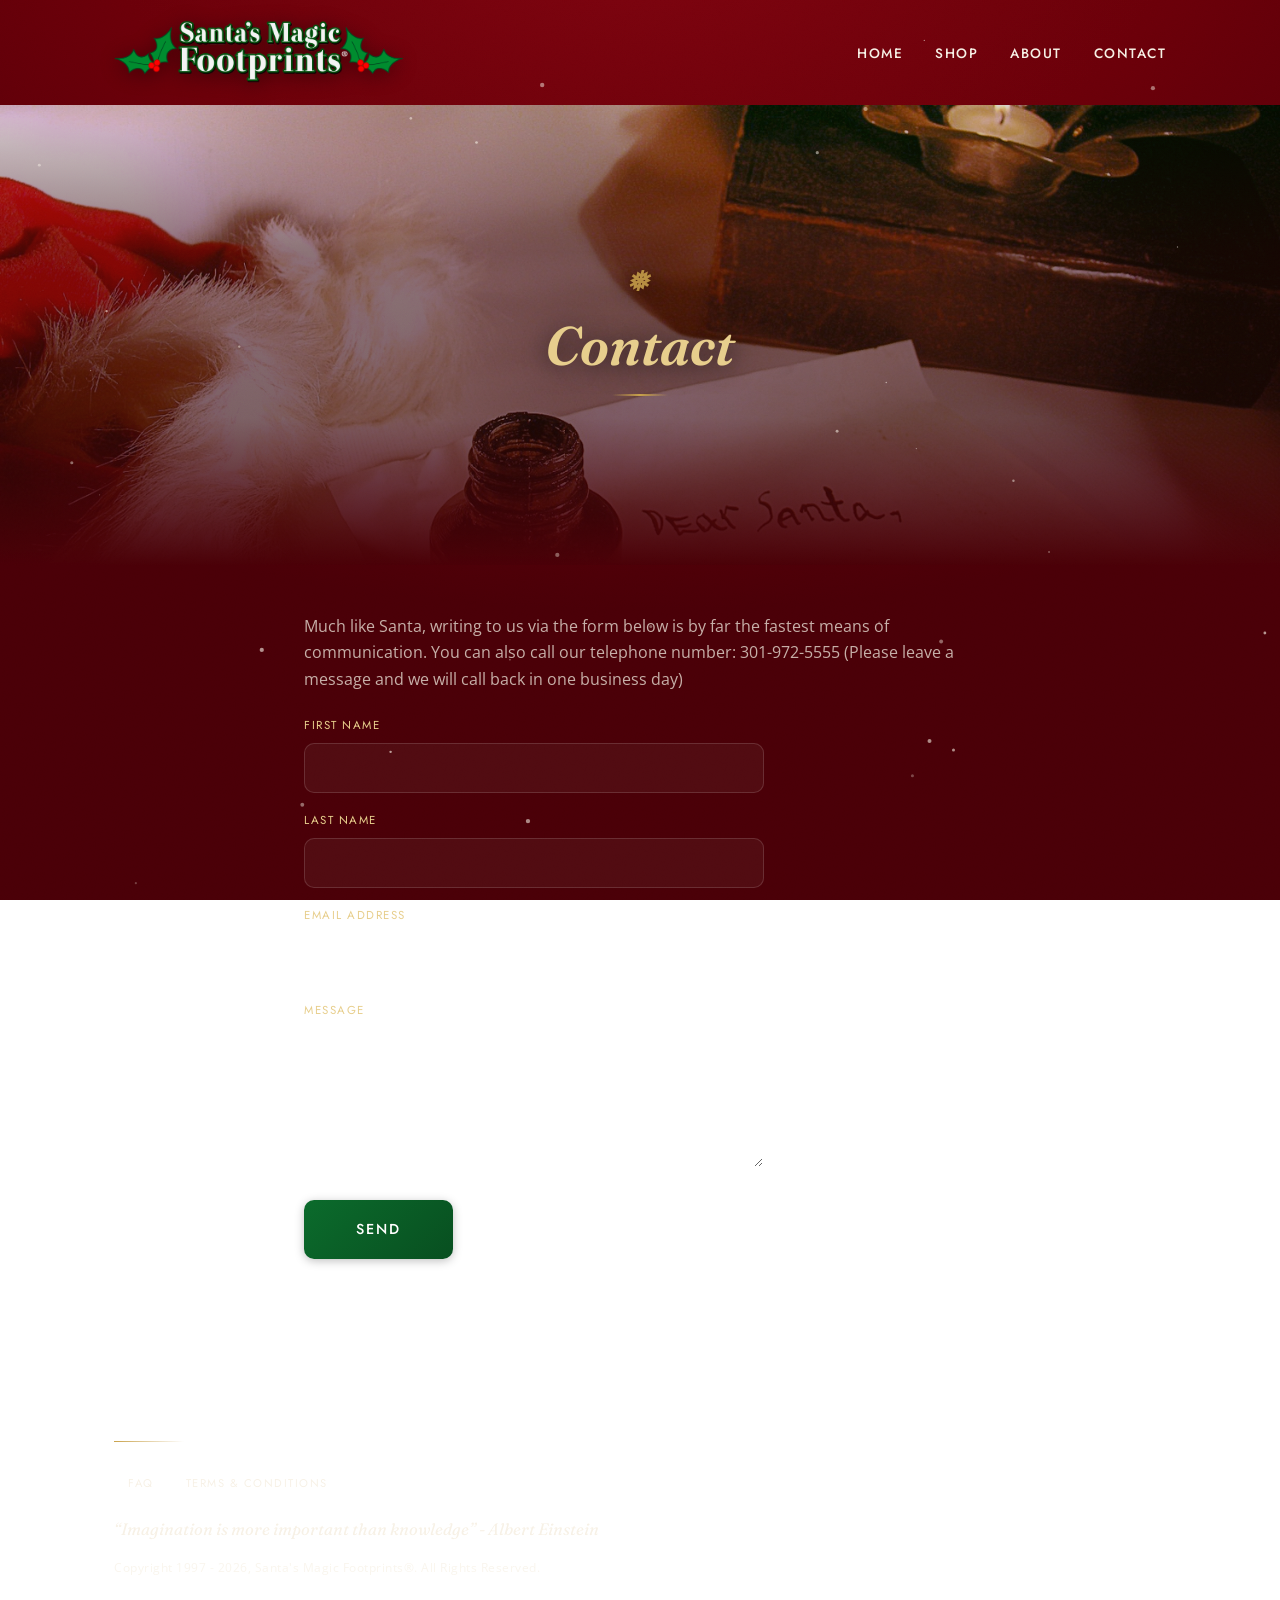
==== contact.html @ 69ce633c "Initial static rebuild of Santa's Magic Footprints Full HTML/CSS/JS rebuild of the Squarespace site:" ====
<!DOCTYPE html>
<html lang="en">
<head>
<meta charset="UTF-8">
<meta name="viewport" content="width=device-width, initial-scale=1.0">
<title>Contact | Santa's Magic Footprints</title>
<link rel="icon" href="assets/images/favicon.ico">
<link rel="preconnect" href="https://fonts.googleapis.com">
<link href="https://fonts.googleapis.com/css2?family=Fraunces:ital,wght@0,500;0,600;0,700;1,500;1,600&family=Jost:wght@400;500;700&family=Open+Sans:wght@300;400;600;700&display=swap" rel="stylesheet">
<link rel="stylesheet" href="css/style.css">
</head>
<body>

<header class="site-header">
  <a class="logo" href="index.html"><img src="assets/images/logo.png" alt="Santa's Magic Footprints"></a>
  <nav class="main-nav">
    <ul>
      <li><a href="index.html">Home</a></li>
      <li><a href="shop.html">Shop</a></li>
      <li><a href="about.html">About</a></li>
      <li><a href="contact.html">Contact</a></li>
    </ul>
  </nav>
  <button class="nav-toggle" aria-label="Toggle navigation">&#9776;</button>
</header>
<nav class="mobile-nav">
  <a href="index.html">Home</a>
  <a href="shop.html">Shop</a>
  <a href="about.html">About</a>
  <a href="contact.html">Contact</a>
</nav>

<div class="hero">
  <img class="hero-img" src="assets/images/contact-letter-to-santa.jpg" alt="Child's letter to Santa">
  <div class="hero-overlay"></div>
  <div class="hero-content">
    <h1 class="hero-title">Contact</h1>
  </div>
</div>

<div class="text-page">
  <p>Much like Santa, writing to us via the form below is by far the fastest means of communication. You can also call our telephone number: 301-972-5555 (Please leave a message and we will call back in one business day)</p>

  <form class="contact-form">
    <div>
      <label for="first-name">First Name</label>
      <input id="first-name" name="first-name" type="text" required>
    </div>
    <div>
      <label for="last-name">Last Name</label>
      <input id="last-name" name="last-name" type="text" required>
    </div>
    <div>
      <label for="email">Email Address</label>
      <input id="email" name="email" type="email" required>
    </div>
    <div>
      <label for="message">Message</label>
      <textarea id="message" name="message" required></textarea>
    </div>
    <button type="submit">Send</button>
    <p class="form-status"></p>
  </form>
</div>

<footer class="site-footer">
  <div class="footer-links">
    <a href="faq.html">FAQ</a>
    <a href="terms.html">Terms &amp; Conditions</a>
  </div>
  <p class="footer-quote">&ldquo;Imagination is more important than knowledge&rdquo; - Albert Einstein</p>
  <p class="footer-copyright">Copyright 1997 - 2026, Santa's Magic Footprints&reg;. All Rights Reserved.</p>
</footer>

<script src="js/main.js"></script>
</body>
</html>
---- css/style.css ----
/* Santa's Magic Footprints — site styles
   Type system: Fraunces (display serif — headlines, product names, prices, quotes)
   + Jost (geometric sans — nav, buttons, labels) + Open Sans (body copy). */

:root {
  --color-bg: #6B0009;
  --color-bg-deep: #4a0007;
  --color-surface: rgba(255,255,255,.045);
  --color-surface-hover: rgba(255,255,255,.08);
  --color-border: rgba(255,255,255,.14);
  --color-text: #F7F1E6;
  --color-text-muted: rgba(247,241,230,.72);
  --color-gold: #C9A24B;
  --color-gold-light: #E7CE8C;
  --color-accent-green: #0B6B2C;
  --color-accent-green-dark: #084f20;

  --font-display: "Fraunces", Georgia, serif;
  --font-heading: "Jost", "Century Gothic", "Trebuchet MS", sans-serif;
  --font-body: "Open Sans", Arial, sans-serif;
  --font-product-title: var(--font-display);

  --max-width: 1100px;
  --radius: 10px;
  --shadow-sm: 0 2px 10px rgba(0,0,0,.25);
  --shadow-md: 0 10px 30px rgba(0,0,0,.35);
  --shadow-gold: 0 0 0 1px rgba(201,162,75,.5), 0 14px 30px rgba(0,0,0,.4);
  --ease: cubic-bezier(.22,1,.36,1);
}

* { box-sizing: border-box; }

html { scroll-behavior: smooth; }

html, body {
  margin: 0;
  padding: 0;
  background: radial-gradient(ellipse 1200px 700px at 50% -10%, #800410 0%, var(--color-bg) 45%, var(--color-bg-deep) 100%) fixed;
  color: var(--color-text);
  font-family: var(--font-body);
  font-size: 16px;
  line-height: 1.65;
  position: relative;
}

/* subtle film-grain overlay for a tactile, "designed" surface */
body::before {
  content: "";
  position: fixed;
  inset: 0;
  z-index: 1;
  pointer-events: none;
  opacity: .035;
  mix-blend-mode: overlay;
  background-image: url("data:image/svg+xml;utf8,<svg xmlns='http://www.w3.org/2000/svg' width='140' height='140'><filter id='n'><feTurbulence type='fractalNoise' baseFrequency='0.9' numOctaves='2' stitchTiles='stitch'/></filter><rect width='100%25' height='100%25' filter='url(%23n)'/></svg>");
}

a { color: var(--color-text); text-decoration: none; }

/* elegant grow-underline link treatment */
.main-nav a, .read-more, .share-link, .footer-links a {
  background-image: linear-gradient(var(--color-gold), var(--color-gold));
  background-position: 0 100%;
  background-repeat: no-repeat;
  background-size: 0% 1px;
  transition: background-size .3s var(--ease), color .3s var(--ease);
  padding-bottom: 2px;
}
.main-nav a:hover, .read-more:hover, .share-link:hover, .footer-links a:hover {
  background-size: 100% 1px;
  color: var(--color-gold-light);
}
.contact-form button, .add-to-cart { text-decoration: none; }

img { max-width: 100%; display: block; }

h1, h2, h3 {
  margin: 0 0 .5em;
  letter-spacing: .5px;
}

h1 {
  font-family: var(--font-display);
  font-size: 2.6em;
  font-weight: 700;
  text-transform: uppercase;
  letter-spacing: 1.5px;
  line-height: 1.15;
}

h2 {
  font-family: var(--font-heading);
  font-size: 1.05em;
  font-weight: 500;
  text-transform: uppercase;
  letter-spacing: 3px;
  color: var(--color-gold-light);
}

.container {
  max-width: var(--max-width);
  margin: 0 auto;
  padding: 0 24px;
}

/* ---------- Eyebrow / divider details (pure CSS, no markup changes) ---------- */
.page-intro h1::before,
.product-detail h1::before,
.hero-content h1::before {
  content: "❅";
  display: block;
  color: var(--color-gold);
  font-size: .5em;
  letter-spacing: 6px;
  margin-bottom: 18px;
  opacity: .85;
}

.site-footer::before {
  content: "";
  display: block;
  width: 70px;
  height: 1px;
  margin: 0 0 28px;
  background: linear-gradient(90deg, var(--color-gold), transparent);
}

/* ---------- Header / Nav ---------- */
.site-header {
  display: flex;
  align-items: center;
  justify-content: space-between;
  max-width: var(--max-width);
  margin: 0 auto;
  padding: 20px 24px;
  position: sticky;
  top: 0;
  z-index: 50;
  transition: background-color .35s var(--ease), backdrop-filter .35s var(--ease), box-shadow .35s var(--ease), border-color .35s var(--ease);
  border-bottom: 1px solid transparent;
}

.site-header.scrolled {
  background-color: rgba(74,0,7,.82);
  backdrop-filter: blur(10px) saturate(1.2);
  -webkit-backdrop-filter: blur(10px) saturate(1.2);
  box-shadow: var(--shadow-sm);
  border-bottom-color: rgba(201,162,75,.25);
  max-width: 100%;
  padding-left: calc((100% - var(--max-width)) / 2 + 24px);
  padding-right: calc((100% - var(--max-width)) / 2 + 24px);
}

.site-header .logo img {
  max-height: 64px;
  filter: drop-shadow(0 3px 10px rgba(0,0,0,.4));
  transition: transform .3s var(--ease);
}
.site-header .logo:hover img { transform: scale(1.03); }

.main-nav ul {
  list-style: none;
  display: flex;
  gap: 32px;
  margin: 0;
  padding: 0;
}

.main-nav a {
  font-family: var(--font-heading);
  text-transform: uppercase;
  letter-spacing: 1.5px;
  font-size: .85em;
  font-weight: 500;
}

.nav-toggle {
  display: none;
  background: none;
  border: 1px solid var(--color-border);
  color: var(--color-text);
  font-size: 1.2em;
  padding: 8px 14px;
  cursor: pointer;
  border-radius: var(--radius);
  transition: border-color .25s, background-color .25s;
}
.nav-toggle:hover { border-color: var(--color-gold); background: var(--color-surface); }

.mobile-nav {
  display: flex;
  flex-direction: column;
  gap: 2px;
  padding: 0 24px;
  max-height: 0;
  overflow: hidden;
  opacity: 0;
  transition: max-height .4s var(--ease), opacity .3s var(--ease), padding .4s var(--ease);
}

.mobile-nav.open {
  max-height: 320px;
  opacity: 1;
  padding: 4px 24px 24px;
}

.mobile-nav a {
  font-family: var(--font-heading);
  text-transform: uppercase;
  letter-spacing: 1.5px;
  font-size: 1em;
  padding: 12px 0;
  border-bottom: 1px solid var(--color-border);
}

@media (max-width: 720px) {
  .main-nav { display: none; }
  .nav-toggle { display: inline-block; }
}

/* ---------- Hero (banner image + overlaid headline) ---------- */
.hero {
  position: relative;
  width: 100%;
  height: min(54vh, 460px);
  min-height: 320px;
  overflow: hidden;
}
.hero-img {
  width: 100%;
  height: 100%;
  object-fit: cover;
  filter: saturate(1.08) contrast(1.06) brightness(.92) sepia(.06);
}
.hero-overlay {
  position: absolute;
  inset: 0;
  background:
    linear-gradient(to bottom, rgba(20,0,2,.1) 0%, rgba(40,0,4,.5) 32%, rgba(40,0,4,.58) 68%, var(--color-bg-deep) 100%);
  pointer-events: none;
}
.hero-content {
  position: absolute;
  top: 0;
  bottom: 0;
  left: 0;
  right: 0;
  margin: 0 auto;
  width: min(760px, calc(100% - 48px));
  display: flex;
  flex-direction: column;
  justify-content: center;
  align-items: center;
  padding: 24px 0;
  text-align: center;
}
.hero-content > * {
  min-width: 0;
  max-width: 100%;
}
.hero-content h1 {
  text-align: center;
  text-shadow: 0 2px 24px rgba(0,0,0,.65);
}
.hero-content p {
  color: var(--color-text);
  font-size: 1.05em;
  max-width: 600px;
  text-shadow: 0 1px 16px rgba(0,0,0,.6);
}

.hero-content .hero-title {
  font-style: italic;
  font-weight: 600;
  text-transform: none;
  letter-spacing: 0;
  font-size: 3.4em;
  color: var(--color-gold-light);
  margin-bottom: .15em;
}
.hero-content .hero-title::after {
  content: "";
  display: block;
  width: 56px;
  height: 2px;
  margin: 16px auto 0;
  background: linear-gradient(90deg, transparent, var(--color-gold), transparent);
}

.hero-content .hero-note {
  margin-top: 16px;
  font-family: var(--font-heading);
  text-transform: uppercase;
  letter-spacing: 2px;
  font-size: .72em;
  color: var(--color-gold-light);
  opacity: .9;
  max-width: none;
}

@media (max-width: 640px) {
  .hero { height: min(60vh, 420px); }
  .hero-content h1 { font-size: 1.7em; }
  .hero-content .hero-title { font-size: 2.3em; }
}

/* shorter hero + gentle blur for lower-resolution source photos */
.hero.hero-compact {
  height: min(34vh, 300px);
  min-height: 220px;
}
.hero.hero-compact .hero-img {
  filter: saturate(1.08) contrast(1.06) brightness(.9) sepia(.06) blur(1.5px);
  transform: scale(1.03);
}

/* ---------- Section label (standalone h2 above a grid/block) ---------- */
.section-label {
  max-width: var(--max-width);
  margin: 0 auto;
  padding: 44px 24px 0;
}

.page-intro {
  max-width: 720px;
  margin: 0 auto;
  padding: 48px 24px 10px;
  text-align: left;
}

.page-intro h1 { text-align: center; }

.page-intro p { color: var(--color-text-muted); font-size: 1.05em; }

/* ---------- Product grid ---------- */
.product-grid {
  display: grid;
  grid-template-columns: repeat(auto-fill, minmax(230px, 1fr));
  gap: 28px;
  max-width: var(--max-width);
  margin: 0 auto;
  padding: 24px 24px 56px;
}

.product-card {
  text-align: left;
  background: var(--color-surface);
  border: 1px solid var(--color-border);
  border-radius: var(--radius);
  padding: 22px 20px 28px;
  max-width: 280px;
  margin: 0;
  transition: transform .4s var(--ease), box-shadow .4s var(--ease), border-color .4s var(--ease), background-color .4s var(--ease);
}

.product-card:hover {
  transform: translateY(-6px);
  box-shadow: var(--shadow-gold);
  border-color: rgba(201,162,75,.45);
  background: var(--color-surface-hover);
}

.product-card img {
  width: 100%;
  margin: 0 0 18px;
  border-radius: calc(var(--radius) - 4px);
  transition: transform .6s var(--ease), filter .4s var(--ease);
  filter: saturate(1.05) contrast(1.05);
}
.product-card:hover img { transform: scale(1.06); }

.product-card .title {
  font-family: var(--font-display);
  text-transform: none;
  font-style: normal;
  font-size: 1.25em;
  font-weight: 600;
  margin-bottom: 8px;
  letter-spacing: .2px;
}

.product-card .price {
  font-family: var(--font-display);
  font-style: italic;
  color: var(--color-gold-light);
  font-size: 1.1em;
  margin-bottom: 10px;
}

.product-card .price .original {
  text-decoration: line-through;
  opacity: .6;
  margin-left: 8px;
  font-size: .85em;
  font-style: normal;
  color: var(--color-text-muted);
}

.product-card .read-more {
  font-family: var(--font-heading);
  text-transform: uppercase;
  letter-spacing: 1.5px;
  font-size: .75em;
}

.sale-badge {
  display: inline-block;
  background: linear-gradient(135deg, var(--color-gold-light), var(--color-gold));
  color: #3a2a02;
  font-family: var(--font-heading);
  font-weight: 600;
  font-size: .72em;
  text-transform: uppercase;
  letter-spacing: 2px;
  padding: 5px 14px;
  margin-bottom: 10px;
  border-radius: 999px;
  box-shadow: var(--shadow-sm);
}

/* ---------- Product detail page ---------- */
.product-detail {
  max-width: var(--max-width);
  margin: 0 auto;
  padding: 48px 24px 70px;
}

.product-detail .price-line {
  font-family: var(--font-display);
  font-style: italic;
  color: var(--color-gold-light);
  font-size: 1.7em;
  margin-bottom: 36px;
}

.product-detail .price-line .original {
  text-decoration: line-through;
  opacity: .6;
  margin-left: 10px;
  font-size: .6em;
  color: var(--color-text-muted);
  font-style: normal;
}

.product-layout {
  display: grid;
  grid-template-columns: 1.1fr 1fr;
  gap: 56px;
  align-items: start;
}

@media (max-width: 760px) {
  .product-layout { grid-template-columns: 1fr; }
}

.gallery-main {
  border-radius: var(--radius);
  overflow: hidden;
  box-shadow: var(--shadow-md);
  margin-bottom: 14px;
}
.gallery-main img {
  width: 100%;
  filter: saturate(1.08) contrast(1.06) sepia(.05);
  transition: opacity .25s var(--ease);
}

.gallery-thumbs {
  display: flex;
  gap: 10px;
  flex-wrap: wrap;
}

.gallery-thumbs img {
  width: 64px;
  height: 64px;
  object-fit: cover;
  cursor: pointer;
  border-radius: 6px;
  border: 1px solid var(--color-border);
  opacity: .65;
  transition: opacity .2s var(--ease), border-color .2s var(--ease), transform .2s var(--ease);
}

.gallery-thumbs img:hover { opacity: 1; transform: translateY(-2px); }
.gallery-thumbs img.active {
  opacity: 1;
  border-color: var(--color-gold);
  box-shadow: 0 0 0 1px var(--color-gold);
}

.info h2 {
  font-size: .85em;
  color: var(--color-gold-light);
}

.info > p {
  color: var(--color-text-muted);
}

.kit-includes {
  margin: 18px 0 26px;
  padding-left: 0;
  list-style: none;
}

.kit-includes li {
  margin-bottom: 10px;
  padding-left: 22px;
  position: relative;
  color: var(--color-text-muted);
}
.kit-includes li::before {
  content: "❅";
  position: absolute;
  left: 0;
  top: 0;
  color: var(--color-gold);
  font-size: .85em;
}

.buy-box {
  margin-top: 30px;
  display: flex;
  align-items: center;
  gap: 16px;
}

.qty-input {
  width: 66px;
  padding: 16px 10px;
  font-size: 1em;
  text-align: center;
  border: 1px solid var(--color-border);
  border-radius: var(--radius);
  background: var(--color-surface);
  color: var(--color-text);
  font-family: var(--font-body);
  transition: border-color .25s;
}
.qty-input:focus { outline: none; border-color: var(--color-gold); }

.add-to-cart, .contact-form button {
  position: relative;
  overflow: hidden;
  background: linear-gradient(135deg, var(--color-accent-green), var(--color-accent-green-dark));
  color: #fff;
  border: none;
  border-radius: var(--radius);
  font-family: var(--font-heading);
  text-transform: uppercase;
  letter-spacing: 2px;
  font-weight: 500;
  font-size: .9em;
  padding: 19.5px 52px;
  cursor: pointer;
  box-shadow: var(--shadow-sm);
  transition: transform .3s var(--ease), box-shadow .3s var(--ease);
}

.add-to-cart::after, .contact-form button::after {
  content: "";
  position: absolute;
  top: 0; left: -60%;
  width: 40%; height: 100%;
  background: linear-gradient(115deg, transparent, rgba(255,255,255,.25), transparent);
  transform: skewX(-20deg);
  transition: left .6s var(--ease);
}
.add-to-cart:hover::after, .contact-form button:hover::after { left: 130%; }

.add-to-cart:hover, .contact-form button:hover {
  transform: translateY(-2px);
  box-shadow: var(--shadow-md);
}

.share-link {
  margin-top: 22px;
  font-size: .78em;
  text-transform: uppercase;
  letter-spacing: 1.5px;
  font-family: var(--font-heading);
  display: inline-block;
}

/* ---------- About / text pages ---------- */
.text-page {
  max-width: 720px;
  margin: 0 auto;
  padding: 48px 24px 70px;
}

.text-page h1 { margin-bottom: 36px; }
.text-page p { margin: 0 0 1.3em; color: var(--color-text-muted); }

.text-page img.float-img {
  float: left;
  width: 260px;
  margin: 4px 28px 18px 0;
  max-width: 45%;
}

.text-page blockquote { clear: both; }
.text-page h2 {
  margin-top: 2em;
  font-size: .8em;
  color: var(--color-gold-light);
}
.text-page blockquote {
  font-family: var(--font-display);
  font-style: italic;
  font-size: 1.2em;
  color: var(--color-text);
  border-left: 2px solid var(--color-gold);
  padding-left: 22px;
  margin: 2.2em 0;
}
.text-page img {
  margin: 0 auto 34px;
  max-width: 420px;
  border-radius: var(--radius);
  box-shadow: var(--shadow-md);
  filter: saturate(1.08) contrast(1.05) sepia(.06);
}

/* ---------- Contact ---------- */
.contact-form {
  display: flex;
  flex-direction: column;
  gap: 18px;
  max-width: 460px;
  margin: 24px 0 0;
}

.contact-form label {
  font-family: var(--font-heading);
  text-transform: uppercase;
  font-size: .72em;
  letter-spacing: 1.5px;
  margin-bottom: 8px;
  display: block;
  color: var(--color-gold-light);
}

.contact-form input,
.contact-form textarea {
  width: 100%;
  padding: 13px 14px;
  background: var(--color-surface);
  border: 1px solid var(--color-border);
  border-radius: var(--radius);
  color: var(--color-text);
  font-family: var(--font-body);
  font-size: 1em;
  transition: border-color .25s, background-color .25s;
}
.contact-form input:focus,
.contact-form textarea:focus {
  outline: none;
  border-color: var(--color-gold);
  background: var(--color-surface-hover);
}

.contact-form textarea { min-height: 140px; resize: vertical; }

.contact-form button { align-self: flex-start; margin-top: 6px; }

.form-status { text-align: left; font-size: .9em; min-height: 1.4em; color: var(--color-gold-light); }

/* ---------- FAQ (accordion) ---------- */
.faq-list { max-width: 720px; margin: 0 auto; padding: 10px 24px 70px; counter-reset: faq; }

.faq-item {
  margin-bottom: 0;
  border-bottom: 1px solid var(--color-border);
  counter-increment: faq;
}

.faq-item .question {
  font-family: var(--font-display);
  font-size: 1.15em;
  font-weight: 600;
  margin: 0;
  padding: 22px 34px 22px 42px;
  cursor: pointer;
  position: relative;
  transition: color .25s;
}
.faq-item .question::before {
  content: counter(faq, decimal-leading-zero);
  position: absolute;
  left: 0;
  top: 22px;
  font-family: var(--font-heading);
  font-size: .65em;
  letter-spacing: 1px;
  color: var(--color-gold);
}
.faq-item .question::after {
  content: "+";
  position: absolute;
  right: 6px;
  top: 18px;
  font-family: var(--font-heading);
  font-size: 1.4em;
  color: var(--color-gold);
  transition: transform .3s var(--ease);
}
.faq-item:hover .question { color: var(--color-gold-light); }
.faq-item.open .question::after { transform: rotate(135deg); }

.faq-item .answer {
  display: none;
  padding: 0 34px 22px 42px;
  color: var(--color-text-muted);
  margin: 0 0 14px;
}
.faq-item.open .answer { display: block; }

/* ---------- Footer ---------- */
.site-footer {
  text-align: left;
  max-width: var(--max-width);
  margin: 0 auto;
  padding: 56px 24px 56px;
  font-size: .9em;
  position: relative;
}

.site-footer .footer-links {
  margin-bottom: 22px;
}

.site-footer .footer-links a {
  margin: 0 14px;
  font-family: var(--font-heading);
  text-transform: uppercase;
  letter-spacing: 1.5px;
  font-size: .78em;
}

.site-footer .footer-quote {
  font-family: var(--font-display);
  font-style: italic;
  font-size: 1.15em;
  margin-bottom: 14px;
  color: var(--color-text);
}

.site-footer .footer-copyright {
  color: var(--color-text-muted);
  font-size: .85em;
  letter-spacing: .5px;
}

/* ---------- Scroll reveal ---------- */
.reveal {
  opacity: 0;
  transform: translateY(18px);
  transition: opacity .7s var(--ease), transform .7s var(--ease);
}
.reveal.is-visible {
  opacity: 1;
  transform: translateY(0);
}
/* specificity bump so interactive hover transforms still win after reveal finishes */
.product-card.reveal:hover {
  transform: translateY(-6px);
}

/* ---------- Snow overlay ---------- */
#snow-canvas {
  position: fixed;
  inset: 0;
  z-index: 2;
  pointer-events: none;
}

@media (prefers-reduced-motion: reduce) {
  html { scroll-behavior: auto; }
  .reveal { opacity: 1; transform: none; transition: none; }
  #snow-canvas { display: none; }
  .product-card:hover, .product-card:hover img { transform: none; }
}
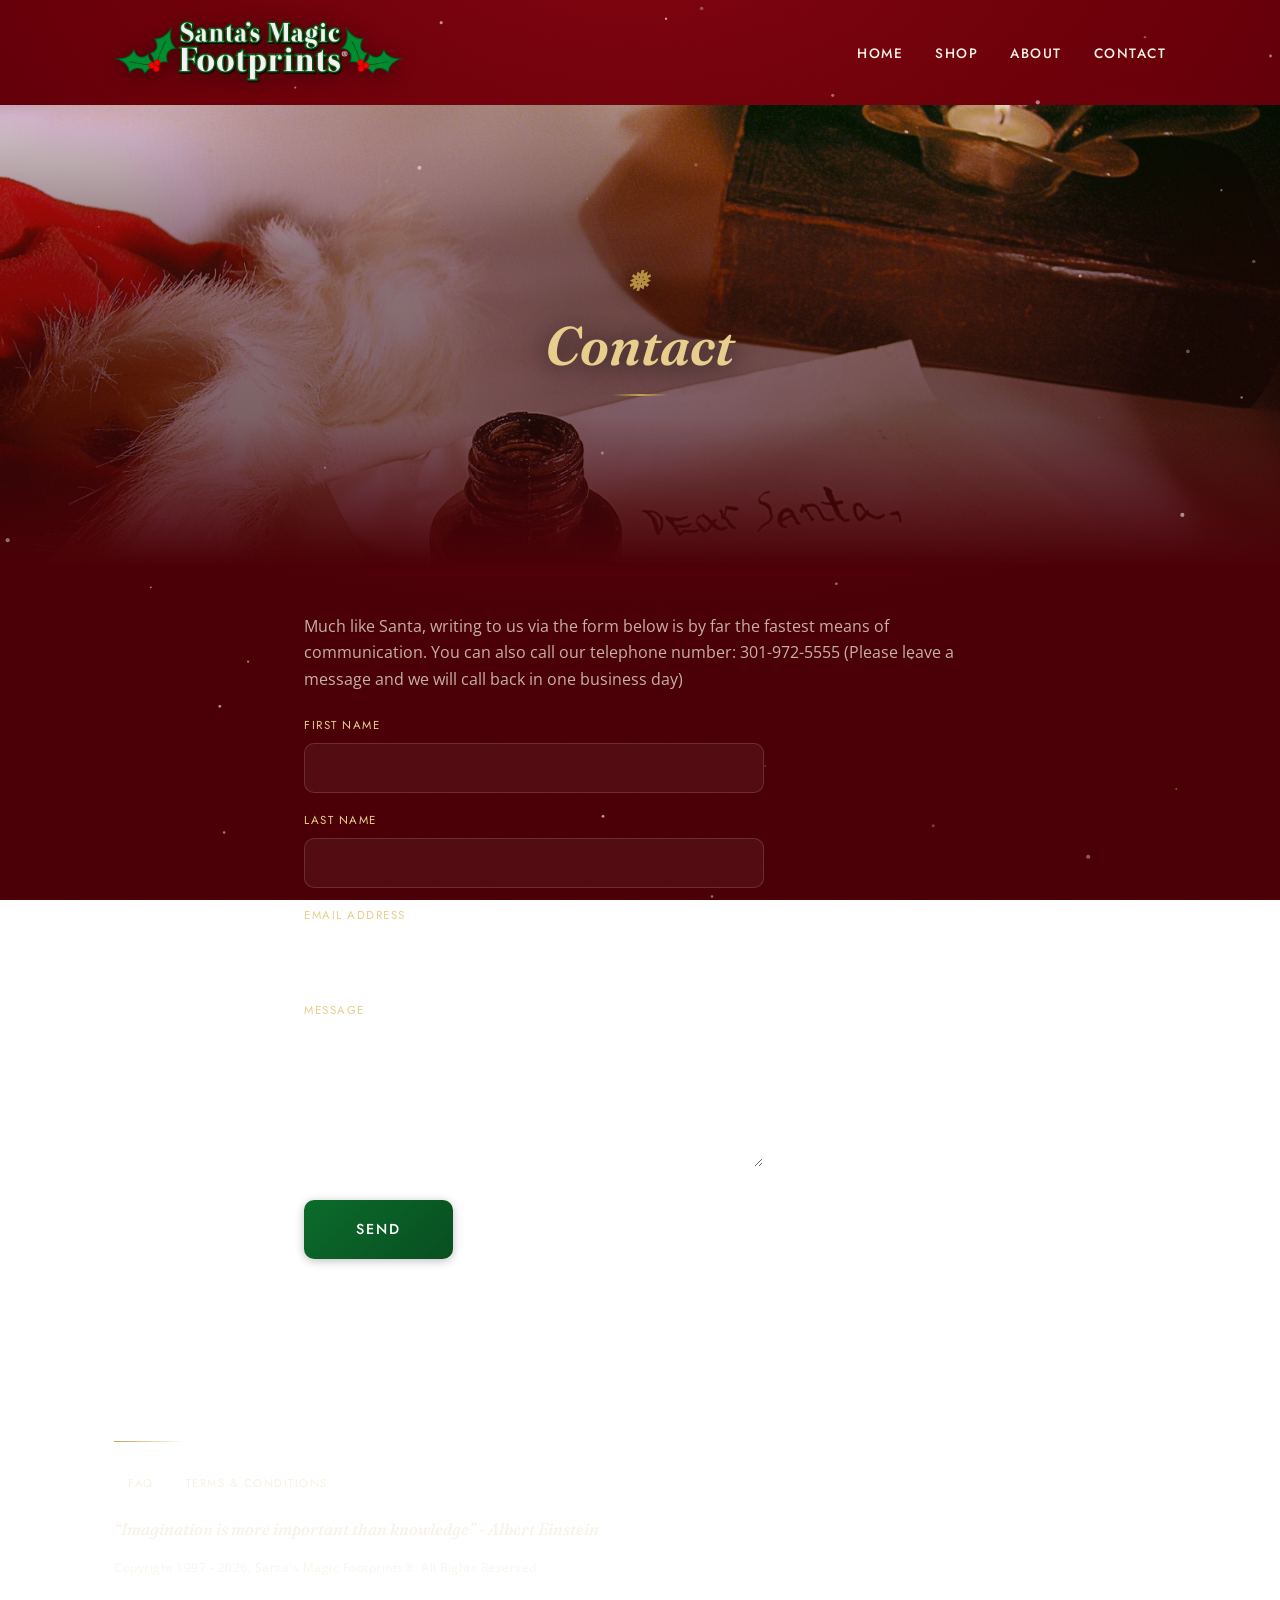
==== commit 1dd41cf8: "Wire up contact form to Web3Forms Replaces the stubbed submit handler with a real endpoint — form po" ====
--- a/contact.html
+++ b/contact.html
@@ -41,7 +41,12 @@
 <div class="text-page">
   <p>Much like Santa, writing to us via the form below is by far the fastest means of communication. You can also call our telephone number: 301-972-5555 (Please leave a message and we will call back in one business day)</p>
 
-  <form class="contact-form">
+  <form class="contact-form" action="https://api.web3forms.com/submit" method="POST">
+    <input type="hidden" name="access_key" value="9f9f8dcb-aafc-4505-9a1d-0b3b04513e31">
+    <input type="hidden" name="subject" value="New message from the Santa's Magic Footprints website">
+    <input type="hidden" name="redirect" value="https://magicfootprints.com/contact.html?sent=true">
+    <input type="checkbox" name="botcheck" style="display:none" tabindex="-1" autocomplete="off">
+
     <div>
       <label for="first-name">First Name</label>
       <input id="first-name" name="first-name" type="text" required>
